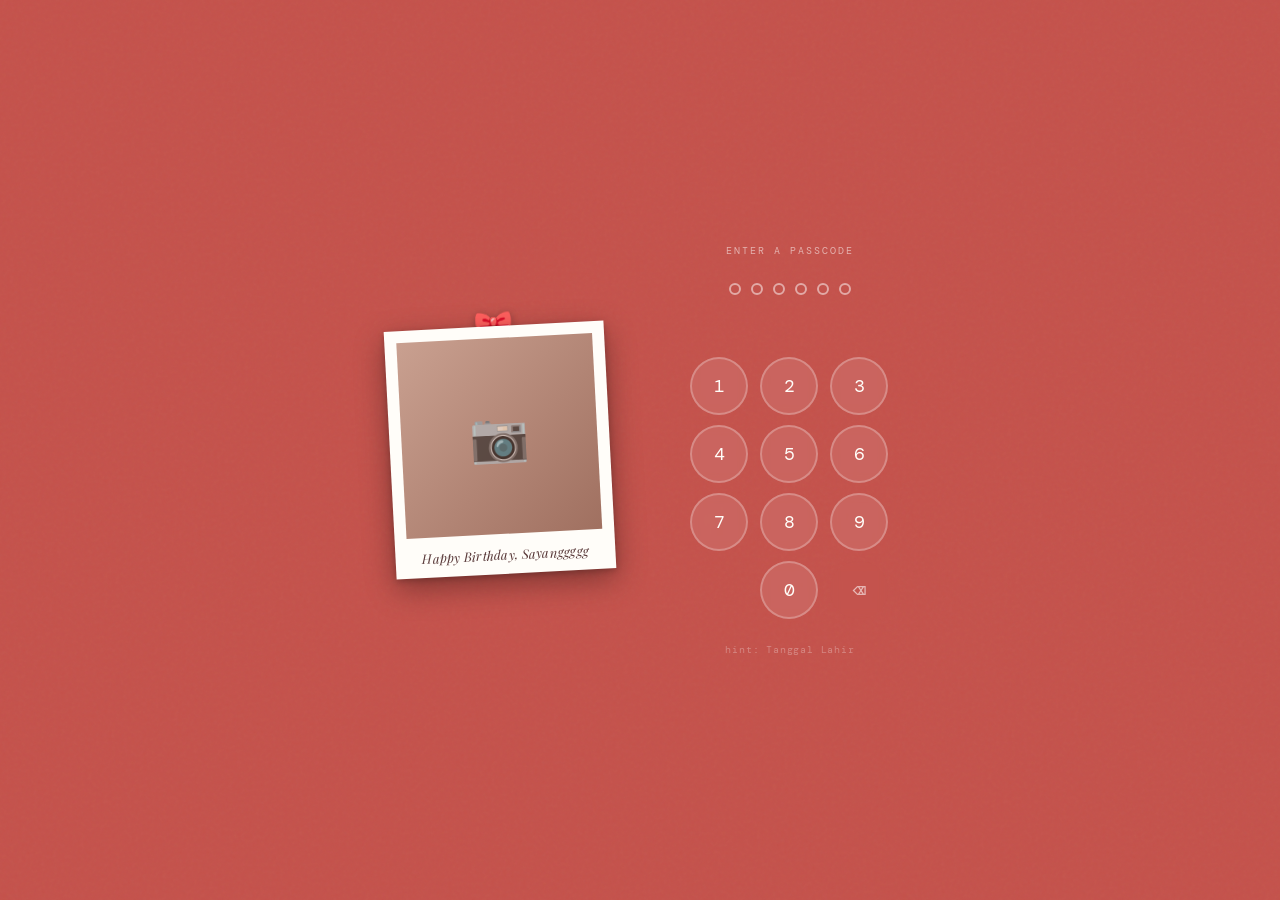
==== hero.html @ 8d1ac8b9 "first commit" ====
<!DOCTYPE html>
<html lang="id">
<head>
  <meta charset="UTF-8" />
  <meta name="viewport" content="width=device-width, initial-scale=1.0" />
  <title>Happy Birthday!</title>
  <script src="js/guard.js"></script>
  <link rel="stylesheet" href="css/global.css" />
  <link rel="stylesheet" href="css/hero.css" />
</head>
<body>

<main class="hero-page">

  <!-- ======= BACKGROUND FOTO ======= -->
  <div class="hero-bg">
    <!--
      ✏️ CARA PAKAI:
      Hapus <div class="hero-bg-placeholder"> di bawah, ganti dengan:
      <img src="assets/photos/couple.webp" alt="foto" />
    -->
    <div class="hero-bg-placeholder">💑</div>
  </div>

  <!-- Overlay gelap gradient bawah -->
  <div class="hero-overlay"></div>

  <!-- Counter kecil di kanan atas (opsional) -->
  <div class="hero-counter">
    <!-- ✏️ Ganti dengan "14 · 06 · 03" atau tanggal anniversary -->
    14 · 06 · 03
  </div>

  <!-- ======= KONTEN UTAMA ======= -->
  <div class="hero-content">

    <!-- ✏️ Ganti eyebrow text -->
    <p class="hero-eyebrow">✦ For you, always ✦</p>

    <!-- ✏️ Ganti nama -->
    <h1 class="hero-title">
      Happy Birthday<br /><em>Baby!</em>
    </h1>

    <!-- ✏️ Ganti subtitle -->
    <p class="hero-subtitle">
      I hope this little gift will make you happy.<br />
      This gift is like our love — thoughtful, unique,<br />
      and made just for you.
    </p>

    <!-- Tombol ke halaman surat -->
    <a class="hero-cta" href="wish.html" onclick="sessionStorage.setItem('bdw_unlocked','1')">BACA Yah →</a>
    

  </div>

</main>

</body>
</html>
---- css/global.css ----
@import url('https://fonts.googleapis.com/css2?family=Playfair+Display:ital,wght@0,400;0,700;1,400&family=DM+Mono:wght@300;400&display=swap');

/* ============================================
   GLOBAL VARIABLES & RESET
   ============================================ */
:root {
  --red-dark:    #8B2A2A;
  --red-mid:     #A83232;
  --red-bg:      #C4514A;
  --pink-bg:     #D98A87;
  --pink-light:  #EDB8B5;
  --cream:       #FEF3E2;
  --gold:        #E8B84B;
  --gold-light:  #F5D07A;
  --white:       #FFFDF9;
  --dark:        #1A0A0A;
  --text-light:  #F5E6D8;

  --font-display: 'Playfair Display', Georgia, serif;
  --font-mono:    'DM Mono', 'Courier New', monospace;

  --ease-bounce: cubic-bezier(0.34, 1.56, 0.64, 1);
  --ease-smooth: cubic-bezier(0.4, 0, 0.2, 1);
}

*, *::before, *::after {
  box-sizing: border-box;
  margin: 0;
  padding: 0;
}

html, body {
  width: 100%;
  height: 100%;
  overflow: hidden;
}

body {
  font-family: var(--font-mono);
  background: var(--red-bg);
  color: var(--text-light);
  -webkit-font-smoothing: antialiased;
}

/* ============================================
   PAGE TRANSITION
   ============================================ */
body {
  animation: pageIn 0.5s var(--ease-smooth) both;
}

@keyframes pageIn {
  from { opacity: 0; transform: scale(0.98); }
  to   { opacity: 1; transform: scale(1); }
}

.fade-out {
  animation: pageOut 0.5s var(--ease-smooth) forwards !important;
}

@keyframes pageOut {
  from { opacity: 1; transform: scale(1); }
  to   { opacity: 0; transform: scale(1.02); }
}

/* ============================================
   SHAKE UTILITY
   ============================================ */
@keyframes shake {
  0%, 100% { transform: translateX(0); }
  15%       { transform: translateX(-8px); }
  30%       { transform: translateX(8px); }
  45%       { transform: translateX(-6px); }
  60%       { transform: translateX(6px); }
  75%       { transform: translateX(-3px); }
  90%       { transform: translateX(3px); }
}

.shake {
  animation: shake 0.55s var(--ease-smooth) both;
}
---- css/hero.css ----
/* ============================================
   HERO SECTION  —  hero.css
   ============================================ */

.hero-page {
  width: 100vw;
  height: 100vh;
  position: relative;
  overflow: hidden;
  display: flex;
  align-items: flex-end;
  justify-content: flex-start;
}

/* ============================================
   BACKGROUND PHOTO
   ============================================ */
.hero-bg {
  position: absolute;
  inset: 0;
  z-index: 0;
}

.hero-bg img {
  width: 100%;
  height: 100%;
  object-fit: cover;
  object-position: center top;
  display: block;
}

/* Placeholder kalau belum ada foto */
.hero-bg-placeholder {
  width: 100%;
  height: 100%;
  background: linear-gradient(160deg, #8B2A2A 0%, #C4514A 50%, #D98A87 100%);
  display: flex;
  align-items: center;
  justify-content: center;
  font-size: 80px;
  opacity: 0.4;
}

/* Gradient overlay bawah (biar teks kebaca) */
.hero-overlay {
  position: absolute;
  inset: 0;
  background: linear-gradient(
    to top,
    rgba(20, 5, 5, 0.85) 0%,
    rgba(20, 5, 5, 0.4) 40%,
    rgba(20, 5, 5, 0.1) 70%,
    transparent 100%
  );
  z-index: 1;
}

/* ============================================
   COUNTER (kecil di kanan atas)
   ============================================ */
.hero-counter {
  position: absolute;
  top: 28px;
  right: 28px;
  z-index: 3;
  text-align: right;
  font-family: var(--font-mono);
  font-size: 11px;
  color: rgba(255,255,255,0.5);
  letter-spacing: 0.08em;
  animation: fadeInDown 0.8s var(--ease-smooth) 0.5s both;
}

@keyframes fadeInDown {
  from { opacity: 0; transform: translateY(-10px); }
  to   { opacity: 1; transform: translateY(0); }
}

/* ============================================
   MAIN CONTENT (bawah kiri)
   ============================================ */
.hero-content {
  position: relative;
  z-index: 2;
  padding: 0 48px 56px;
  max-width: 600px;
}

.hero-eyebrow {
  font-family: var(--font-mono);
  font-size: 11px;
  letter-spacing: 0.2em;
  text-transform: uppercase;
  color: var(--gold-light);
  margin-bottom: 14px;
  opacity: 0;
  animation: slideUp 0.7s var(--ease-bounce) 0.3s forwards;
}

.hero-title {
  font-family: var(--font-display);
  font-size: clamp(36px, 5vw, 58px);
  font-weight: 700;
  line-height: 1.1;
  color: var(--white);
  margin-bottom: 16px;
  opacity: 0;
  animation: slideUp 0.7s var(--ease-bounce) 0.45s forwards;
}

.hero-title em {
  font-style: italic;
  color: var(--gold-light);
}

.hero-subtitle {
  font-family: var(--font-display);
  font-style: italic;
  font-size: clamp(14px, 1.8vw, 17px);
  line-height: 1.6;
  color: rgba(255,255,255,0.75);
  margin-bottom: 32px;
  max-width: 420px;
  opacity: 0;
  animation: slideUp 0.7s var(--ease-smooth) 0.6s forwards;
}

@keyframes slideUp {
  from { opacity: 0; transform: translateY(24px); }
  to   { opacity: 1; transform: translateY(0); }
}

/* ============================================
   CTA BUTTON
   ============================================ */
.hero-cta {
  display: inline-flex;
  align-items: center;
  gap: 10px;
  padding: 14px 28px;
  background: transparent;
  border: 1.5px solid rgba(255,255,255,0.5);
  color: var(--white);
  font-family: var(--font-mono);
  font-size: 12px;
  letter-spacing: 0.15em;
  text-transform: uppercase;
  cursor: pointer;
  transition:
    background   0.25s ease,
    border-color 0.25s ease,
    transform    0.15s var(--ease-bounce);
  opacity: 0;
  animation: slideUp 0.7s var(--ease-smooth) 0.75s forwards;
  text-decoration: none;
}

.hero-cta:hover {
  background: rgba(255,255,255,0.12);
  border-color: rgba(255,255,255,0.8);
  transform: translateY(-2px);
}

.hero-cta:active {
  transform: scale(0.97);
}

.hero-cta-arrow {
  transition: transform 0.2s ease;
}

.hero-cta:hover .hero-cta-arrow {
  transform: translateX(4px);
}

/* ============================================
   RESPONSIVE
   ============================================ */
@media (max-width: 600px) {
  .hero-content {
    padding: 0 28px 48px;
  }

  .hero-counter {
    top: 20px;
    right: 20px;
  }
}
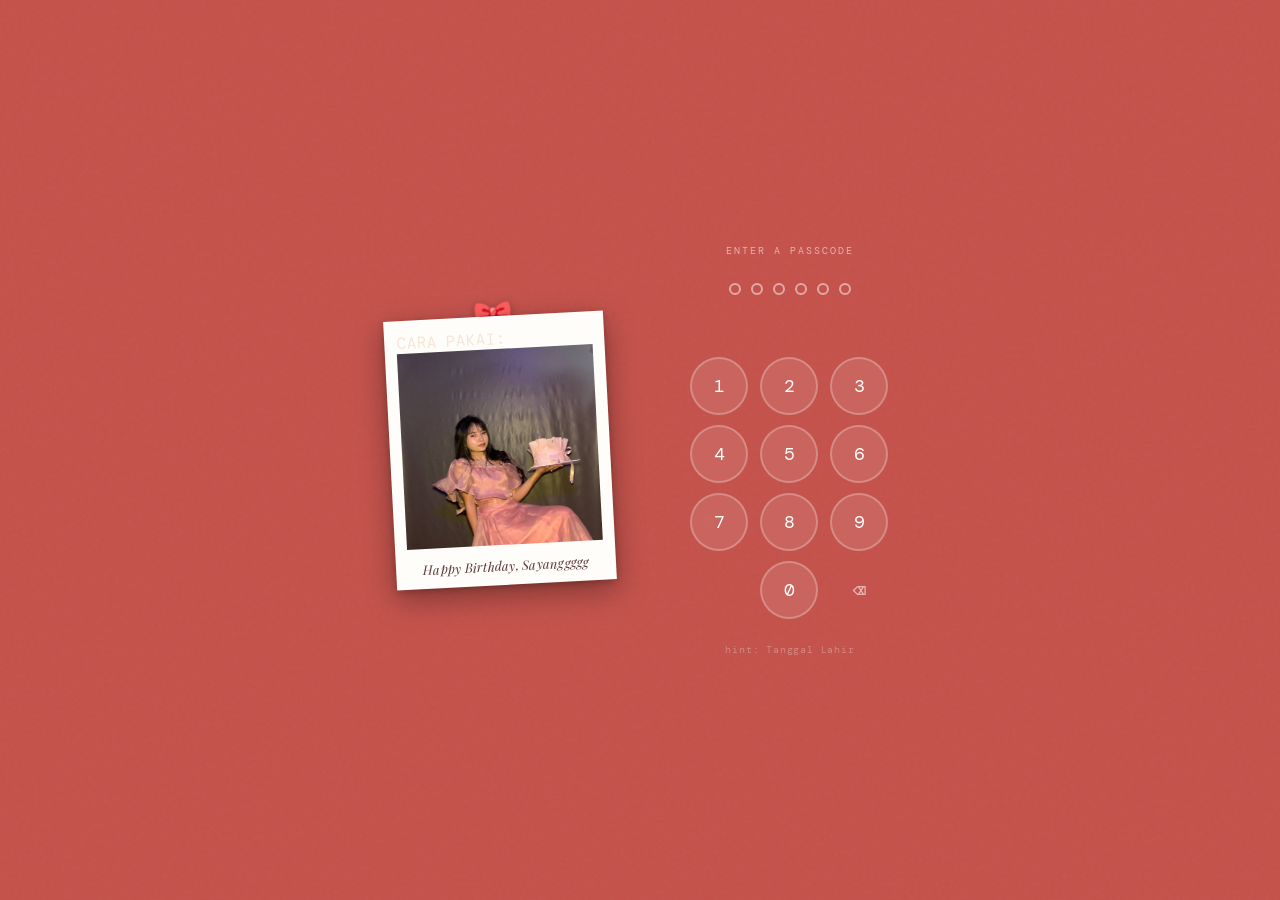
==== commit 74fe6ae2: "update all" ====
--- a/hero.html
+++ b/hero.html
@@ -12,50 +12,68 @@
 
 <main class="hero-page">
 
-  <!-- ======= BACKGROUND FOTO ======= -->
-  <div class="hero-bg">
-    <!--
-      ✏️ CARA PAKAI:
-      Hapus <div class="hero-bg-placeholder"> di bawah, ganti dengan:
-      <img src="assets/photos/couple.webp" alt="foto" />
-    -->
-    <div class="hero-bg-placeholder">💑</div>
-  </div>
-
-  <!-- Overlay gelap gradient bawah -->
+  <div class="hero-bg" id="heroBg1"></div>
+  <div class="hero-bg" id="heroBg2"></div>
   <div class="hero-overlay"></div>
 
-  <!-- Counter kecil di kanan atas (opsional) -->
-  <div class="hero-counter">
-    <!-- ✏️ Ganti dengan "14 · 06 · 03" atau tanggal anniversary -->
-    14 · 06 · 03
-  </div>
+  <div class="hero-counter">14 · 06 · 03</div>
 
-  <!-- ======= KONTEN UTAMA ======= -->
   <div class="hero-content">
-
-    <!-- ✏️ Ganti eyebrow text -->
     <p class="hero-eyebrow">✦ For you, always ✦</p>
-
-    <!-- ✏️ Ganti nama -->
     <h1 class="hero-title">
       Happy Birthday<br /><em>Baby!</em>
     </h1>
-
-    <!-- ✏️ Ganti subtitle -->
     <p class="hero-subtitle">
-      I hope this little gift will make you happy.<br />
-      This gift is like our love — thoughtful, unique,<br />
-      and made just for you.
+      Ini memang gak seberapa :D <br />
+      Tapi semoga ini bisa boost sdiki tu mood,<br />
     </p>
-
-    <!-- Tombol ke halaman surat -->
     <a class="hero-cta" href="wish.html" onclick="sessionStorage.setItem('bdw_unlocked','1')">BACA Yah →</a>
-    
-
   </div>
 
 </main>
 
+<script>
+const PHOTOS = [
+  'assets/audioAssets/photos/01.jpeg',
+  'assets/audioAssets/photos/02.jpeg',
+  'assets/audioAssets/photos/03.jpeg',
+  'assets/audioAssets/photos/04.jpeg',
+  'assets/audioAssets/photos/05.jpeg',
+  'assets/audioAssets/photos/06.jpeg',
+  'assets/audioAssets/photos/07.jpeg',
+  'assets/audioAssets/photos/08.jpeg',
+  'assets/audioAssets/photos/09.jpeg',
+  'assets/audioAssets/photos/10.jpeg'
+]
+
+const bg1 = document.getElementById('heroBg1')
+const bg2 = document.getElementById('heroBg2')
+
+let current = 0
+let active = bg1
+let inactive = bg2
+
+bg1.style.backgroundImage = `url('${PHOTOS[0]}')`
+bg1.classList.add('active')
+
+setInterval(() => {
+
+  current = (current + 1) % PHOTOS.length
+
+  inactive.style.backgroundImage =
+    `url('${PHOTOS[current]}')`
+
+  requestAnimationFrame(() => {
+    inactive.classList.add('active')
+    active.classList.remove('active')
+
+    const temp = active
+    active = inactive
+    inactive = temp
+  })
+
+}, 5000)
+</script>
+
 </body>
-</html>
+</html>
--- a/css/hero.css
+++ b/css/hero.css
@@ -18,27 +18,49 @@
 .hero-bg {
   position: absolute;
   inset: 0;
+  background-size: cover;
+  background-position: center center;
+  opacity: 0;
   z-index: 0;
-}
-
-.hero-bg img {
+  transition: opacity 2.5s ease-in-out;
+  will-change: opacity, transform;
+  backface-visibility: hidden;
+  transform: scale(1.03);
+}
+
+.hero-bg.active {
+  opacity: 1;
+  z-index: 2;
+}
+
+@keyframes kenburns {
+  from {
+    transform: scale(1.03);
+  }
+  to {
+    transform: scale(1.10);
+  }
+}
+
+.hero-photo-grid {
+  display: flex;
+  width: 100%;
+  height: 100%;
+  overflow: hidden;
+}
+
+.hero-photo-grid img {
   width: 100%;
   height: 100%;
   object-fit: cover;
-  object-position: center top;
-  display: block;
-}
-
-/* Placeholder kalau belum ada foto */
-.hero-bg-placeholder {
-  width: 100%;
-  height: 100%;
-  background: linear-gradient(160deg, #8B2A2A 0%, #C4514A 50%, #D98A87 100%);
-  display: flex;
-  align-items: center;
-  justify-content: center;
-  font-size: 80px;
-  opacity: 0.4;
+  object-position: center;
+  flex-shrink: 0;
+  animation: slideShow 20s linear infinite;
+}
+
+@keyframes slideShow {
+  0%   { transform: translateX(0); }
+  100% { transform: translateX(-100%); }
 }
 
 /* Gradient overlay bawah (biar teks kebaca) */
@@ -186,3 +208,21 @@
     right: 20px;
   }
 }
+@media (max-width: 600px) {
+  .hero-bg {
+    background-position: center center;
+    transform: scale(1);
+  }
+
+  .hero-title {
+    font-size: clamp(28px, 8vw, 42px);
+  }
+
+  .hero-subtitle {
+    font-size: 13px;
+  }
+
+  .hero-content {
+    padding: 0 24px 40px;
+  }
+}
